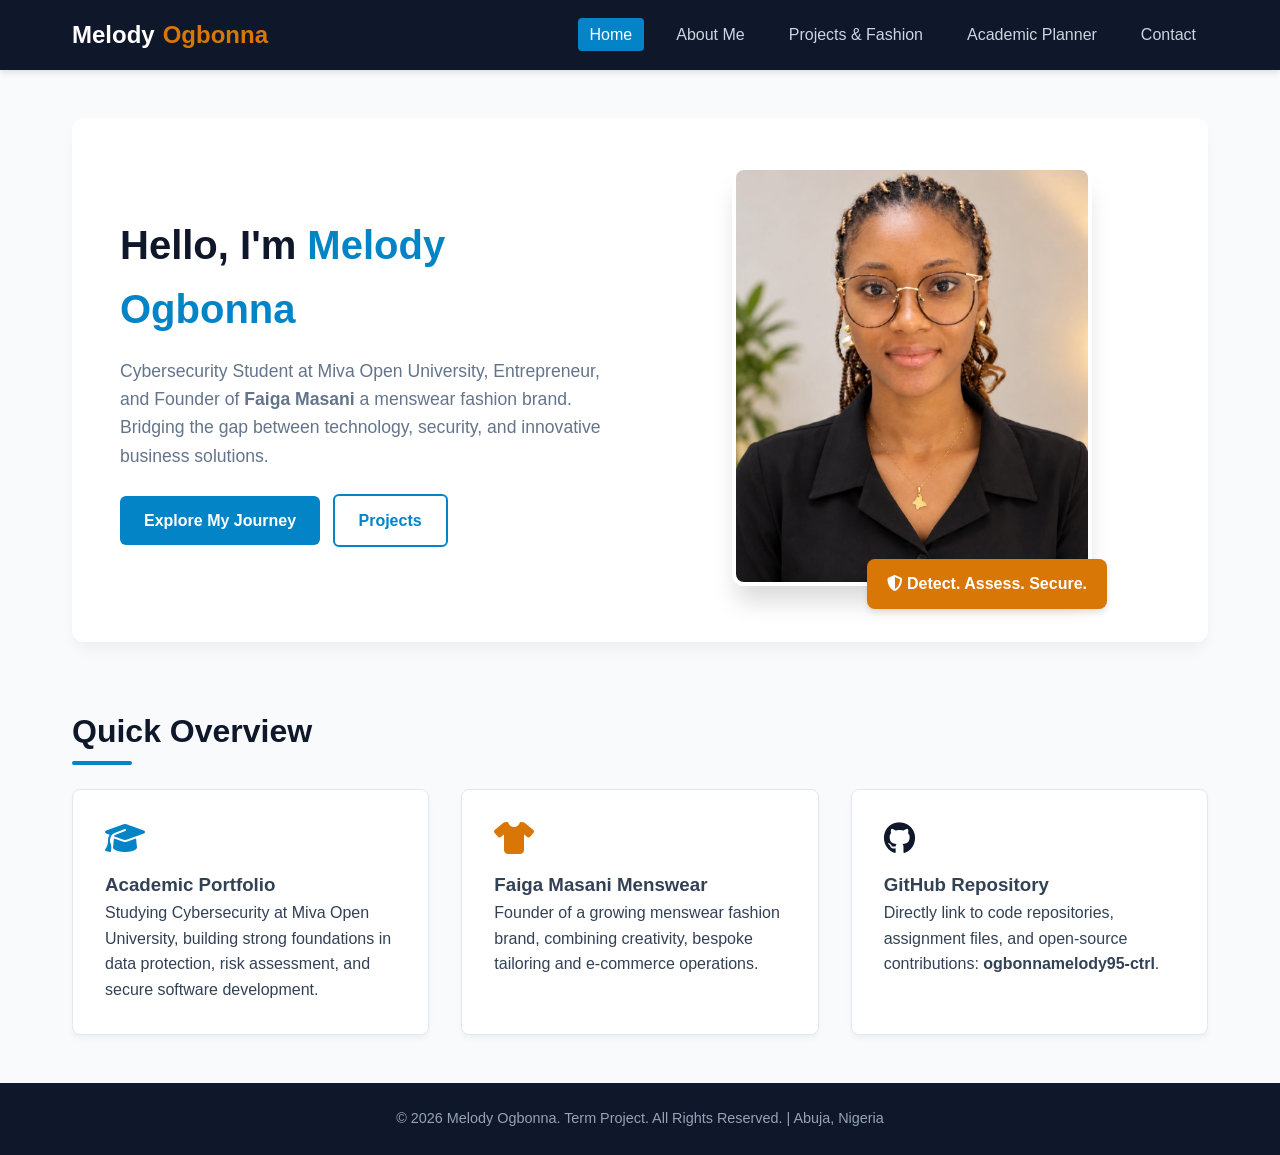
==== index.html @ f671f2bf "My portfolio website" ====
<!DOCTYPE html>
<html lang="en">
<head>
    <meta charset="UTF-8">
    <meta name="viewport" content="width=device-width, initial-scale=1.0">
    <title>Melody Ogbonna | Portfolio & Student Venture</title>
    <link rel="stylesheet" href="assets/css/style.css">
    <link rel="stylesheet" href="https://cdnjs.cloudflare.com/ajax/libs/font-awesome/6.4.0/css/all.min.css">
</head>
<body>
    <header> 
        <div class="nav-container">
            <a href="index.html" class="logo">Melody <span>Ogbonna</span></a>
            <div class="hamburger" id="hamburger">
                <i class="fas fa-bars"></i>
            </div>
            <ul class="nav-links" id="navLinks">
                <li><a href="index.html" class="active">Home</a></li>
                <li><a href="about.html">About Me</a></li>
                <li><a href="projects.html">Projects & Fashion</a></li>
                <li><a href="planner.html">Academic Planner</a></li>
                <li><a href="contact.html">Contact</a></li>
            </ul>
        </div>
    </header>

    <main>
        <section class="hero">
            <div class="hero-content">
                <h1>Hello, I'm <span>Melody Ogbonna</span></h1>
                <p>Cybersecurity Student at Miva Open University, Entrepreneur, and Founder of <strong>Faiga Masani</strong> a menswear fashion brand. Bridging the gap between technology, security, and innovative business solutions.</p>
                <div>
                    <a href="about.html" class="btn">Explore My Journey</a>
                    <a href="projects.html" class="btn btn-outline">Projects</a>
                </div>
            </div>
            <div class="profile-img-container">
                <img src="assets/images/profile.jpg" alt="Melody Ogbonna" class="profile-img">
                <div class="badge"><i class="fas fa-shield-alt"></i> Detect. Assess. Secure.</div>
            </div>
        </section>

        <section style="margin-top: 4rem;">
            <h2 class="section-title">Quick Overview</h2>
            <div class="grid-3">
                <div class="card">
                    <i class="fas fa-graduation-cap fa-2x" style="color: var(--accent); margin-bottom: 1rem;"></i>
                    <h3>Academic Portfolio</h3>
                    <p>Studying Cybersecurity at Miva Open University, building strong foundations in data protection, risk assessment, and secure software development.</p>
                </div>
                <div class="card">
                    <i class="fas fa-tshirt fa-2x" style="color: var(--gold); margin-bottom: 1rem;"></i>
                    <h3>Faiga Masani Menswear</h3>
                    <p>Founder of a growing menswear fashion brand, combining creativity, bespoke tailoring and e-commerce operations.</p>
                </div>
                <div class="card">
                    <i class="fab fa-github fa-2x" style="color: var(--primary); margin-bottom: 1rem;"></i>
                    <h3>GitHub Repository</h3>
                    <p>Directly link to code repositories, assignment files, and open-source contributions: <strong>ogbonnamelody95-ctrl</strong>.</p>
                </div>
            </div>
        </section>
    </main>

    <footer>
        <p>&copy; 2026 Melody Ogbonna. Term Project. All Rights Reserved. | Abuja, Nigeria</p>
    </footer>

    <script src="assets/js/script.js"></script>
</body>
</html>
---- assets/css/style.css ----
/* ==========================================================
   MELODY OGBONNA - PORTFOLIO & STUDENT MANAGEMENT PLATFORM
   ========================================================== */

:root {
    --primary: #0f172a;       /* Deep Slate */
    --accent: #0284c7;        /* Vibrant Blue */
    --accent-hover: #0369a1;
    --gold: #d97706;          /* Faiga Masani Gold */
    --bg-color: #f8fafc;
    --card-bg: #ffffff;
    --text-main: #334155;
    --text-light: #64748b;
    --border-color: #e2e8f0;
    --success: #16a34a;
    --danger: #dc2626;
    --transition: all 0.3s ease;
}

* {
    margin: 0;
    padding: 0;
    box-sizing: border-box;
}

body {
    font-family: 'Segoe UI', Tahoma, Geneva, Verdana, sans-serif;
    background-color: var(--bg-color);
    color: var(--text-main);
    line-height: 1.6;
    display: flex;
    flex-direction: column;
    min-height: 100vh;
}

header {
    background-color: var(--primary);
    color: white;
    box-shadow: 0 4px 6px -1px rgba(0, 0, 0, 0.1);
    position: sticky;
    top: 0;
    z-index: 1000;
}

.nav-container {
    max-width: 1200px;
    margin: 0 auto;
    padding: 1rem 2rem;
    display: flex;
    justify-content: space-between;
    align-items: center;
}

.logo {
    font-size: 1.5rem;
    font-weight: 700;
    color: white;
    text-decoration: none;
    display: flex;
    align-items: center;
    gap: 0.5rem;
}

.logo span {
    color: var(--gold);
}

.nav-links {
    list-style: none;
    display: flex;
    gap: 1.25rem;
}

.nav-links a {
    color: #cbd5e1;
    text-decoration: none;
    font-weight: 500;
    padding: 0.5rem 0.75rem;
    border-radius: 4px;
    transition: var(--transition);
}

.nav-links a:hover,
.nav-links a.active {
    color: white;
    background-color: var(--accent);
}

.hamburger {
    display: none;
    cursor: pointer;
    font-size: 1.5rem;
    color: white;
}

main {
    flex: 1;
    max-width: 1200px;
    width: 100%;
    margin: 0 auto;
    padding: 3rem 2rem;
    animation: fadeIn 0.4s ease-in-out;
}

@keyframes fadeIn {
    from { opacity: 0; transform: translateY(10px); }
    to { opacity: 1; transform: translateY(0); }
}

.hero {
    display: grid;
    grid-template-columns: 1fr 1fr;
    gap: 3rem;
    align-items: center;
    background: var(--card-bg);
    padding: 3rem;
    border-radius: 12px;
    box-shadow: 0 10px 15px -3px rgba(0, 0, 0, 0.05);
}

.hero-content h1 {
    font-size: 2.5rem;
    color: var(--primary);
    margin-bottom: 1rem;
}

.hero-content h1 span {
    color: var(--accent);
}

.hero-content p {
    font-size: 1.1rem;
    color: var(--text-light);
    margin-bottom: 1.5rem;
}

.profile-img-container {
    position: relative;
    width: 100%;
    max-width: 360px;
    margin: 0 auto;
}

.profile-img {
    width: 100%;
    height: 420px;
    object-fit: cover;
    border-radius: 12px;
    box-shadow: 0 20px 25px -5px rgba(0, 0, 0, 0.15);
    border: 4px solid var(--card-bg);
}

.badge {
    position: absolute;
    bottom: -15px;
    right: -15px;
    background: var(--gold);
    color: white;
    padding: 0.75rem 1.25rem;
    border-radius: 8px;
    font-weight: 600;
    box-shadow: 0 4px 6px rgba(0,0,0,0.1);
}

.btn {
    display: inline-block;
    background-color: var(--accent);
    color: white;
    padding: 0.75rem 1.5rem;
    border-radius: 6px;
    text-decoration: none;
    font-weight: 600;
    transition: var(--transition);
    border: none;
    cursor: pointer;
}

.btn:hover {
    background-color: var(--accent-hover);
    transform: translateY(-2px);
}

.btn-outline {
    background-color: transparent;
    border: 2px solid var(--accent);
    color: var(--accent);
    margin-left: 0.5rem;
}

.btn-outline:hover {
    background-color: var(--accent);
    color: white;
}

.btn-gold {
    background-color: var(--gold);
    color: white;
}

.btn-gold:hover {
    background-color: #b45309;
}

.section-title {
    font-size: 2rem;
    color: var(--primary);
    margin-bottom: 1.5rem;
    position: relative;
    padding-bottom: 0.5rem;
}

.section-title::after {
    content: '';
    position: absolute;
    left: 0;
    bottom: 0;
    width: 60px;
    height: 4px;
    background-color: var(--accent);
    border-radius: 2px;
}

.grid-3 {
    display: grid;
    grid-template-columns: repeat(auto-fit, minmax(320px, 1fr));
    gap: 2rem;
    margin-top: 1.5rem;
}

.card {
    background: var(--card-bg);
    padding: 2rem;
    border-radius: 8px;
    box-shadow: 0 4px 6px -1px rgba(0,0,0,0.05);
    border: 1px solid var(--border-color);
    transition: var(--transition);
}

.card:hover {
    transform: translateY(-4px);
    box-shadow: 0 10px 20px rgba(0,0,0,0.08);
}

/* Clickable Project Cards */
.clickable-card {
    cursor: pointer;
    text-decoration: none;
    color: inherit;
    display: block;
}

.clickable-card:hover h3 {
    color: var(--accent);
}

/* Upload Room & Dynamic Gallery */
.upload-box {
    border: 2px dashed var(--accent);
    background: #f0f9ff;
    padding: 2rem;
    text-align: center;
    border-radius: 8px;
    margin-bottom: 2rem;
}

.gallery-grid {
    display: grid;
    grid-template-columns: repeat(auto-fill, minmax(220px, 1fr));
    gap: 1.5rem;
    margin-top: 1.5rem;
}

.gallery-item {
    background: var(--card-bg);
    border-radius: 8px;
    overflow: hidden;
    box-shadow: 0 4px 6px rgba(0,0,0,0.05);
    border: 1px solid var(--border-color);
}

.gallery-item img {
    width: 100%;
    height: 180px;
    object-fit: cover;
}

.gallery-item .info {
    padding: 0.75rem 1rem;
    font-size: 0.9rem;
}

/* Tables */
table {
    width: 100%;
    border-collapse: collapse;
    margin-top: 1.5rem;
    background: var(--card-bg);
    border-radius: 8px;
    overflow: hidden;
    box-shadow: 0 4px 6px rgba(0,0,0,0.05);
}

th, td {
    padding: 1rem;
    text-align: left;
    border-bottom: 1px solid var(--border-color);
}

th {
    background-color: var(--primary);
    color: white;
}

tr:hover {
    background-color: #f1f5f9;
}

/* Planner Task Items */
.planner-box {
    background: var(--card-bg);
    padding: 2rem;
    border-radius: 8px;
    box-shadow: 0 4px 6px rgba(0,0,0,0.05);
}

.task-input-group {
    display: flex;
    gap: 1rem;
    margin-bottom: 1.5rem;
}

.task-input-group input, .task-input-group select {
    flex: 1;
    padding: 0.75rem;
    border: 1px solid var(--border-color);
    border-radius: 6px;
    font-size: 1rem;
}

.task-list {
    list-style: none;
}

.task-item {
    display: flex;
    justify-content: space-between;
    align-items: center;
    padding: 1rem;
    background: #f8fafc;
    border: 1px solid var(--border-color);
    border-radius: 6px;
    margin-bottom: 0.75rem;
    transition: var(--transition);
}

.task-item.completed {
    background: #f0fdf4;
    border-color: #bbf7d0;
    text-decoration: line-through;
    color: var(--text-light);
}

.task-actions button {
    background: none;
    border: none;
    cursor: pointer;
    font-size: 1.1rem;
    margin-left: 0.75rem;
}

.complete-btn { color: var(--success); }
.delete-btn { color: var(--danger); }

/* Form Styles */
.contact-grid {
    display: grid;
    grid-template-columns: 1fr 1fr;
    gap: 3rem;
}

.form-group {
    margin-bottom: 1.25rem;
}

.form-group label {
    display: block;
    font-weight: 600;
    margin-bottom: 0.5rem;
}

.form-group input, .form-group textarea {
    width: 100%;
    padding: 0.75rem;
    border: 1px solid var(--border-color);
    border-radius: 6px;
    font-size: 1rem;
}

.form-group textarea {
    height: 140px;
    resize: vertical;
}

.error-message {
    color: var(--danger);
    font-size: 0.85rem;
    margin-top: 0.25rem;
    display: none;
}

.form-group.error input, .form-group.error textarea {
    border-color: var(--danger);
}

.form-group.error .error-message {
    display: block;
}

.success-banner {
    background: #f0fdf4;
    color: var(--success);
    padding: 1rem;
    border-radius: 6px;
    border: 1px solid #bbf7d0;
    margin-bottom: 1rem;
    display: none;
}

footer {
    background-color: var(--primary);
    color: #94a3b8;
    text-align: center;
    padding: 1.5rem;
    margin-top: auto;
    font-size: 0.9rem;
}

@media (max-width: 768px) {
    .hero {
        grid-template-columns: 1fr;
        text-align: center;
    }
    .contact-grid {
        grid-template-columns: 1fr;
    }
    .nav-links {
        display: none;
        flex-direction: column;
        position: absolute;
        top: 100%;
        left: 0;
        width: 100%;
        background: var(--primary);
        padding: 1rem 2rem;
        box-shadow: 0 4px 6px rgba(0,0,0,0.1);
    }
    .nav-links.active {
        display: flex;
    }
    .hamburger {
        display: block;
    }
}
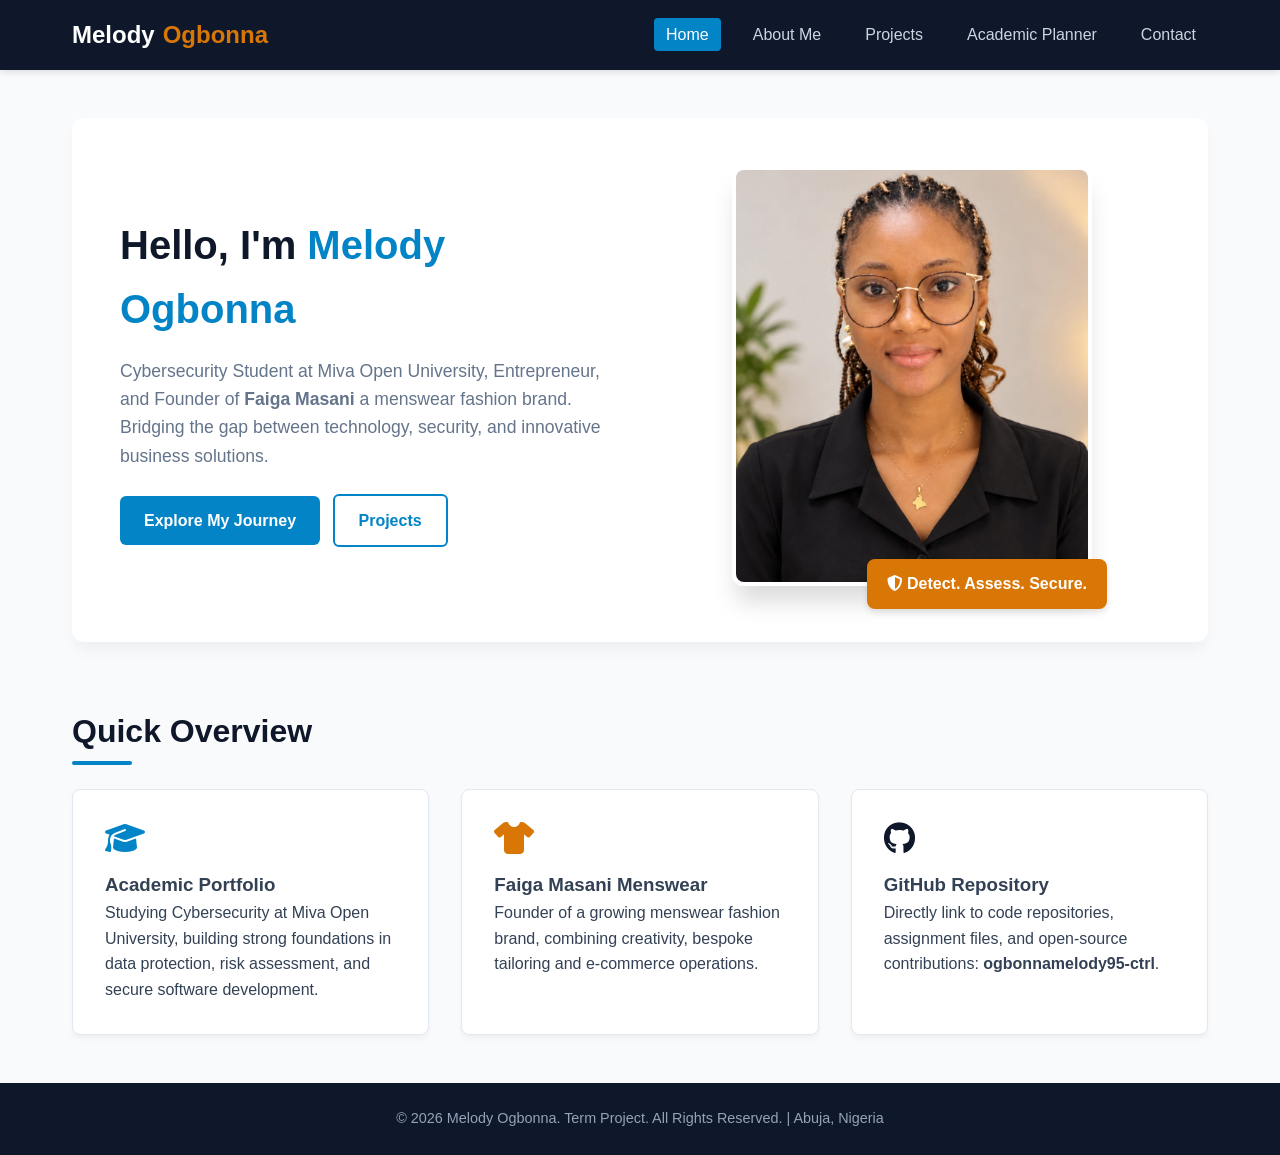
==== commit 8474a318: "make email and phone number clickable in contact.html modify index.html to update featured projects " ====
--- a/index.html
+++ b/index.html
@@ -17,7 +17,7 @@
             <ul class="nav-links" id="navLinks">
                 <li><a href="index.html" class="active">Home</a></li>
                 <li><a href="about.html">About Me</a></li>
-                <li><a href="projects.html">Projects & Fashion</a></li>
+                <li><a href="projects.html">Projects </a></li>
                 <li><a href="planner.html">Academic Planner</a></li>
                 <li><a href="contact.html">Contact</a></li>
             </ul>
